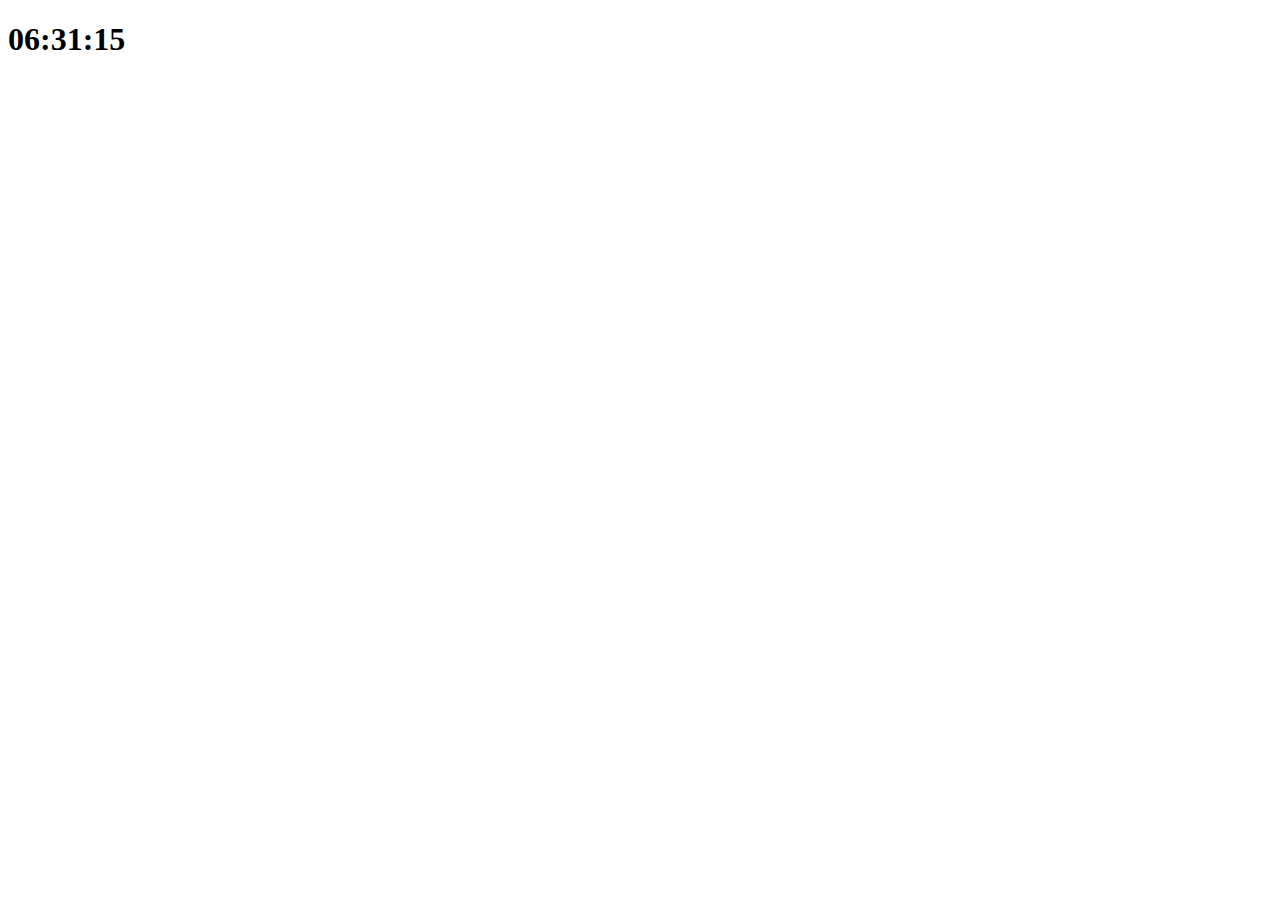
==== vanila_js/1129_clock/clock.html @ 09734d77 "practice methods of classList" ====
<!DOCTYPE html>
<html lang="en">
<head>
    <meta charset="UTF-8">
    <title>Document</title>
    <link rel="stylesheet" href="clock.css">
</head>
<body>
    <h1 id='title' class="btn"></h1>
    <script src="clock.js">
    </script>
</body>
</html>
---- vanila_js/1129_clock/clock.css ----
.clicked{
    color: dodgerblue;
}
#title{
    cursor: pointer;
}
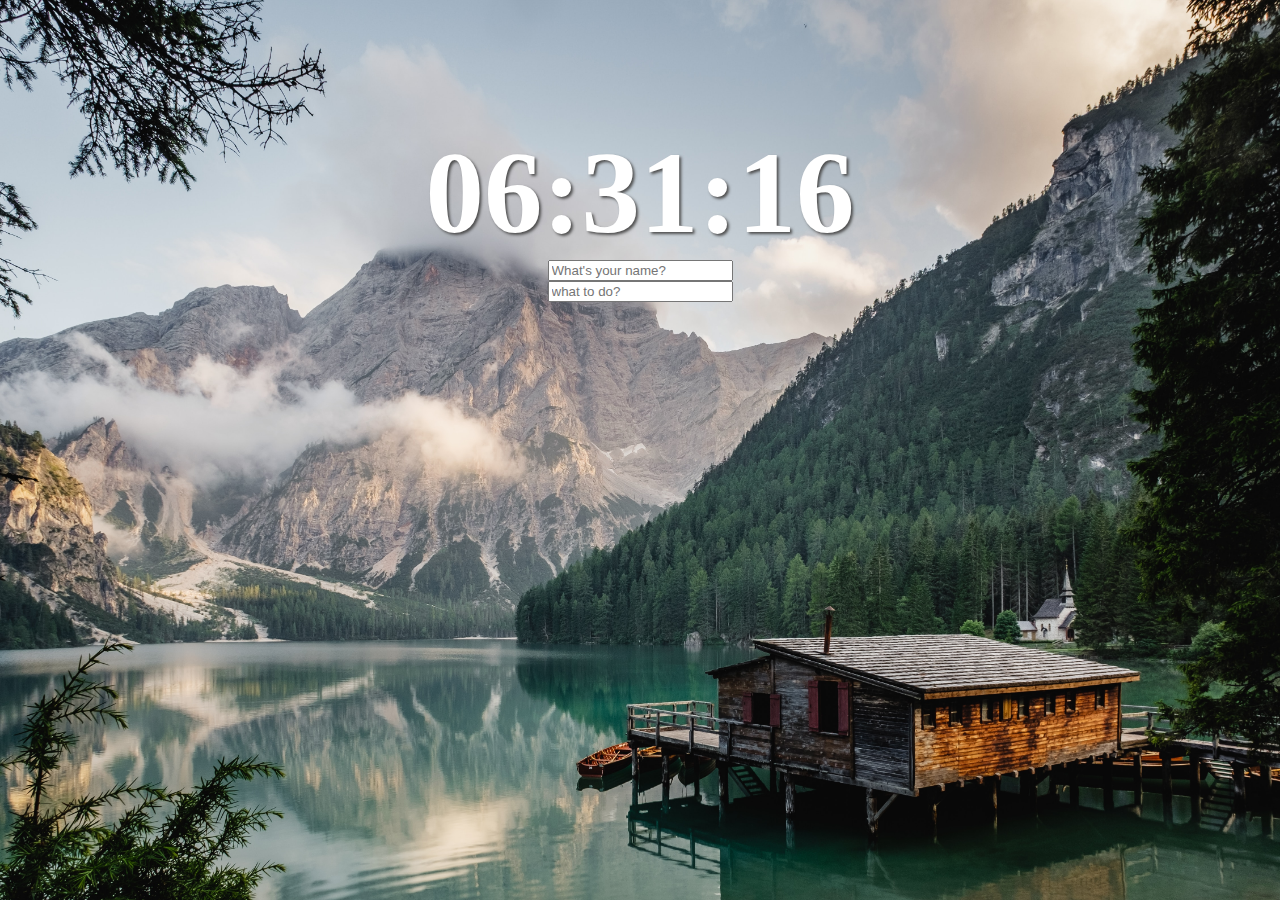
==== commit f7f17edf: "completed version" ====
--- a/vanila_js/1129_clock/clock.html
+++ b/vanila_js/1129_clock/clock.html
@@ -6,8 +6,34 @@
     <link rel="stylesheet" href="clock.css">
 </head>
 <body>
-    <h1 id='title' class="btn"></h1>
+    <div class="container">
+        <h1 id='title' class="btn"></h1>
+        <form action="" class="js-form form">
+            <input type="text" placeholder="What's your name?">
+        </form>
+        <h4 class="js-greetings greetings"></h4>
+        <form class="toDoForm">
+            <input type="text" placeholder="what to do?">
+        </form>
+        <ul class="toDoList">
+
+        </ul>
+        <ul class="js-weather">
+            <li class="js-temp"></li>
+            <li class="js-place"></li>
+        </ul>
+        
+    </div>
+
     <script src="clock.js">
+    </script>
+    <script src="todo.js">
+    </script>
+    <script src="name.js">
+    </script>
+    <script src="bg.js">
+    </script>
+    <script src="weather.js">
     </script>
 </body>
 </html>--- a/vanila_js/1129_clock/clock.css
+++ b/vanila_js/1129_clock/clock.css
@@ -1,6 +1,68 @@
+body{
+    background: #2c3e50;
+    color: white;
+}
+
+.container{
+    display: table;
+    margin-right: auto;
+    margin-left: auto;
+    text-align: center;
+    margin-top: 10%;
+}
+
 .clicked{
     color: dodgerblue;
 }
 #title{
+    margin: 0;
     cursor: pointer;
+    font-size: 13vh;
+    text-shadow: 2px 2px 3px rgb(78, 78, 78);
+}
+.greetings{
+    margin: 0;
+    margin-bottom: 10%;
+    font-weight: bolder;
+    text-shadow: 2px 2px 3px rgb(78, 78, 78);
+}
+.form, .greetings{
+    display: none;
+}
+.showing{
+    display: block;
+}
+
+.toDoList{
+    list-style-type: none;
+    padding: 0;
+    /* margin: 0; */
+}
+.js-weather{
+    padding: 0;
+}
+.js-temp, .js-place{
+    list-style: none;
+    font-weight: bolder;
+    text-shadow: 2px 2px 3px rgb(78, 78, 78);
+}
+
+@keyframes fadeIn {
+    from{
+        opacity: 0;
+    }
+    to{
+        opacity: 1;
+    }
+}
+
+.bgImage{
+    position: absolute;
+    top: 0;
+    left: 0;
+    bottom: 0;
+    width: 100%;
+    height: 100%;
+    z-index: -1;
+    animation: fadeIn .5s linear;
 }